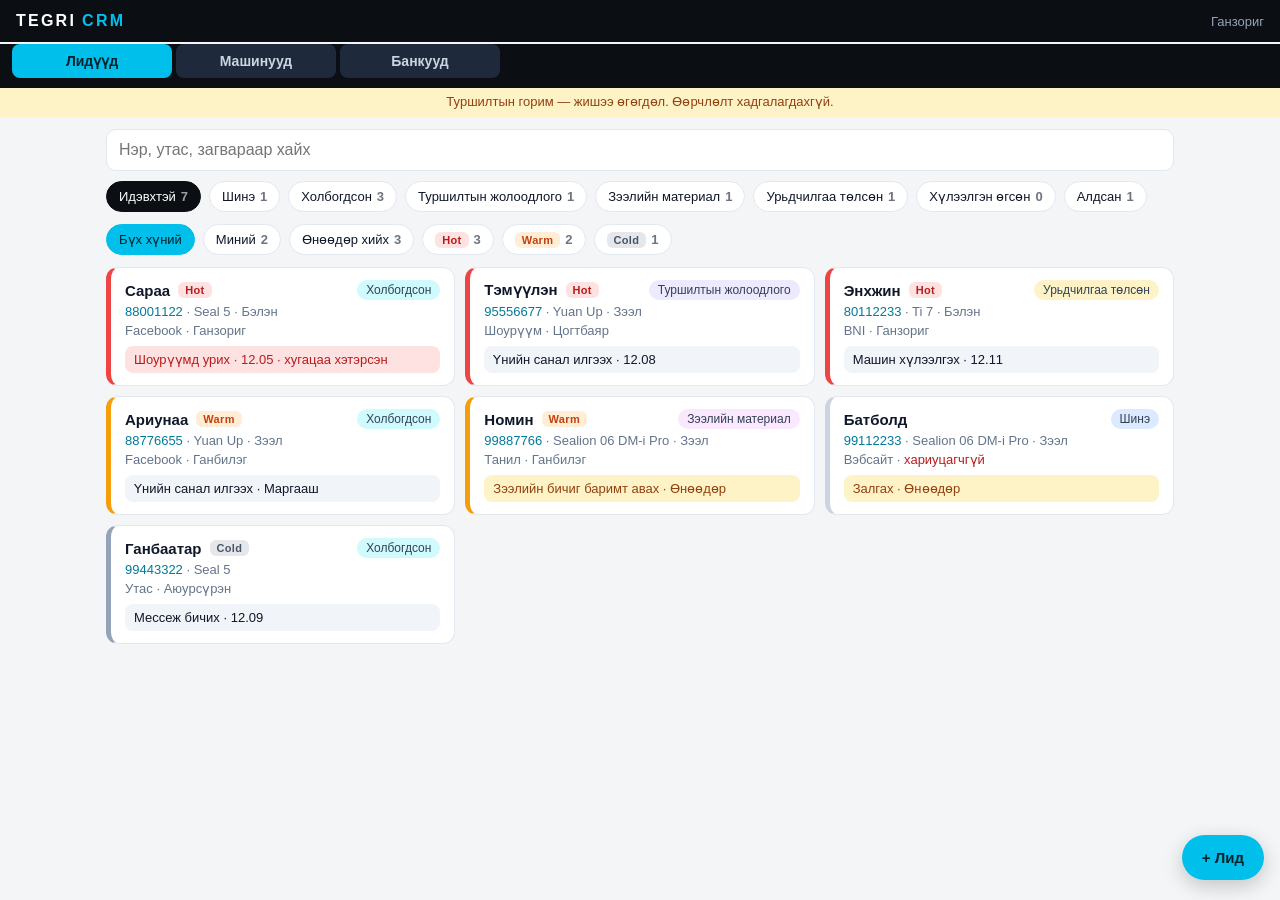
==== crm/Index.html @ c9801605 "Tegri Motors вэбсайт ба CRM Co-Authored-By: Claude Opus 5.5 <noreply@anthropic.com> Claude-Session: " ====
<!DOCTYPE html>
<html lang="mn">
<head>
<base target="_top">
<meta charset="utf-8">
<meta name="viewport" content="width=device-width, initial-scale=1, maximum-scale=1, viewport-fit=cover">
<title>Tegri CRM</title>
<style>
:root{--bg:#f3f5f7;--card:#fff;--ink:#0f172a;--muted:#64748b;--line:#e2e8f0;--accent:#00bfea;--accent-ink:#007a99;--dark:#0b0f14;--red:#b91c1c;--red-bg:#fee2e2;--amber:#92400e;--amber-bg:#fef3c7}
*{box-sizing:border-box}
html,body{overflow-x:hidden;-webkit-text-size-adjust:100%;text-size-adjust:100%}
input,select,textarea{font-size:16px!important}
body{margin:0;font-family:-apple-system,BlinkMacSystemFont,"Segoe UI",Roboto,Arial,sans-serif;background:var(--bg);color:var(--ink);font-size:15px;-webkit-text-size-adjust:100%}
header{position:sticky;top:0;z-index:5;background:var(--dark);color:#fff;padding:12px 16px;display:flex;align-items:center;gap:10px}
.brand{font-weight:800;letter-spacing:.14em;font-size:16px}
.brand span{color:var(--accent);margin-left:6px}
.me{margin-left:auto;font-size:13px;color:#94a3b8}
.banner{display:none;background:var(--amber-bg);color:var(--amber);font-size:13px;padding:8px 16px;text-align:center}
.wrap{max-width:1100px;margin:0 auto;padding:12px 16px 0}
.search{width:100%;padding:11px 12px;border:1px solid var(--line);border-radius:10px;font-size:16px;background:#fff}
.chips{display:flex;gap:8px;overflow-x:auto;padding:10px 0 2px;scrollbar-width:none}
.chips::-webkit-scrollbar{display:none}
.chip{flex:0 0 auto;border:1px solid var(--line);background:#fff;border-radius:999px;padding:7px 12px;font-size:13px;cursor:pointer;white-space:nowrap;color:var(--ink)}
.chip.on{background:var(--dark);color:#fff;border-color:var(--dark)}
.chip b{font-weight:600;margin-left:5px;opacity:.6}
.chip.q.on{background:var(--accent);border-color:var(--accent);color:#00222c}
main{max-width:1100px;margin:0 auto;padding:10px 16px 100px;display:grid;gap:10px;grid-template-columns:repeat(auto-fill,minmax(300px,1fr))}
.card{background:var(--card);border:1px solid var(--line);border-left:5px solid #cbd5e1;border-radius:12px;padding:12px 14px;cursor:pointer}
.card.i-Hot{border-left-color:#ef4444}
.card.i-Warm{border-left-color:#f59e0b}
.card.i-Cold{border-left-color:#94a3b8}
.tag{font-size:11px;font-weight:700;padding:2px 7px;border-radius:6px;letter-spacing:.03em}
.tag.Hot{background:#fee2e2;color:#b91c1c}
.tag.Warm{background:#ffedd5;color:#c2410c}
.tag.Cold{background:#e5e7eb;color:#475569}
.seg{display:flex;gap:6px}
.seg button{flex:1;padding:10px 0;border:1px solid var(--line);border-radius:8px;background:#fff;font-size:15px;font-weight:600;cursor:pointer;color:var(--muted)}
.seg button.on.Hot{background:#ef4444;border-color:#ef4444;color:#fff}
.seg button.on.Warm{background:#f59e0b;border-color:#f59e0b;color:#fff}
.seg button.on.Cold{background:#64748b;border-color:#64748b;color:#fff}
.hint{font-size:12px;color:var(--muted);margin-top:6px;line-height:1.45}
.chip.hot.on{background:#ef4444;border-color:#ef4444;color:#fff}
.card:hover{border-color:var(--accent)}
.row{display:flex;align-items:center;gap:8px}
.name{font-weight:600}
.pill{font-size:12px;padding:3px 9px;border-radius:999px;background:#eef2f7;color:#334155;margin-left:auto;white-space:nowrap}
.meta{color:var(--muted);font-size:13px;margin-top:4px}
.next{font-size:13px;margin-top:8px;padding:6px 9px;border-radius:8px;background:#f1f5f9}
.next.over{background:var(--red-bg);color:var(--red)}
.next.today{background:var(--amber-bg);color:var(--amber)}
a.tel{color:var(--accent-ink);text-decoration:none;font-weight:500}
.fab{position:fixed;right:16px;bottom:20px;z-index:6;background:var(--accent);color:#00222c;border:0;border-radius:999px;padding:14px 20px;font-weight:700;font-size:15px;box-shadow:0 6px 20px rgba(0,0,0,.2);cursor:pointer}
.empty{grid-column:1/-1;text-align:center;color:var(--muted);padding:48px 0}
.overlay{position:fixed;inset:0;background:rgba(0,0,0,.45);display:none;z-index:10;align-items:flex-end;justify-content:center}
.overlay.open{display:flex}
.sheet{background:#fff;width:100%;max-width:640px;max-height:92vh;overflow-y:auto;overflow-x:hidden;overscroll-behavior:contain;border-radius:16px 16px 0 0;padding:16px 16px 24px}
@media(min-width:700px){.overlay{align-items:center}.sheet{border-radius:16px}}
.sheet h2{margin:0 0 14px;font-size:18px;display:flex;align-items:center;gap:8px}
.x{margin-left:auto;background:none;border:0;font-size:26px;line-height:1;cursor:pointer;color:var(--muted)}
.grid{display:grid;grid-template-columns:minmax(0,1fr) minmax(0,1fr);gap:10px}
.grid>div{min-width:0}
.full{grid-column:1/-1}
input[type=date]{-webkit-appearance:none;appearance:none;min-width:0;max-width:100%;display:block;min-height:42px;text-align:left}
input[type=date]::-webkit-date-and-time-value{text-align:left}
label{font-size:12px;color:var(--muted);display:block;margin-bottom:4px}
input,select,textarea{width:100%;max-width:100%;min-width:0;padding:10px;border:1px solid var(--line);border-radius:8px;font-size:16px;font-family:inherit;background:#fff;color:var(--ink)}
textarea{min-height:76px;resize:vertical}
.btn{background:var(--dark);color:#fff;border:0;border-radius:10px;padding:12px 16px;font-size:15px;font-weight:600;cursor:pointer;width:100%}
.btn.alt{background:#e2e8f0;color:var(--ink)}
.btn:disabled{opacity:.5}
.mt{margin-top:12px}
h3{font-size:14px;margin:22px 0 8px}
.log{border-left:2px solid var(--line);padding-left:12px}
.log div{margin-bottom:12px;font-size:14px;white-space:pre-wrap}
.log small{display:block;color:var(--muted);font-size:12px;margin-top:2px}
.log .sys{color:var(--muted)}
.toast{position:fixed;left:50%;bottom:84px;transform:translateX(-50%);background:var(--dark);color:#fff;padding:10px 16px;border-radius:10px;font-size:14px;display:none;z-index:30;max-width:90vw}
.views{position:sticky;top:44px;z-index:4;background:var(--dark);display:flex;gap:4px;padding:0 12px 10px}
.views button{flex:1;max-width:160px;background:#1e293b;color:#cbd5e1;border:0;border-radius:8px;padding:9px 0;font-size:14px;font-weight:600;cursor:pointer}
.views button.on{background:var(--accent);color:#00222c}
.cat{max-width:1100px;margin:0 auto;padding:14px 16px 100px;display:none;gap:10px;grid-template-columns:repeat(auto-fill,minmax(300px,1fr))}
.cat.show{display:grid}
.ccard{background:#fff;border:1px solid var(--line);border-radius:12px;overflow:hidden;cursor:pointer;display:flex;gap:12px;align-items:center;padding:10px}
.ccard:hover{border-color:var(--accent)}
.ccard .th{width:96px;height:64px;flex:0 0 96px;border-radius:8px;background:#e2e8f0 center/cover no-repeat;display:flex;align-items:center;justify-content:center;color:#94a3b8;font-size:11px;text-align:center;font-weight:700}
.ccard .th.logo{background-size:contain;background-color:#fff;border:1px solid var(--line)}
.ccard .t{min-width:0;flex:1}
.ccard .nm{font-weight:600;white-space:nowrap;overflow:hidden;text-overflow:ellipsis}
.off{font-size:11px;font-weight:700;padding:2px 7px;border-radius:6px;background:#e5e7eb;color:#475569}
.cat-note{grid-column:1/-1;font-size:13px;color:var(--muted);line-height:1.5}
.slot{border:1px dashed #cbd5e1;border-radius:10px;padding:10px;display:flex;gap:10px;align-items:center}
.slot .pv{width:110px;height:70px;flex:0 0 110px;border-radius:6px;background:#f1f5f9 center/cover no-repeat;display:flex;align-items:center;justify-content:center;font-size:11px;color:#94a3b8;text-align:center;overflow:hidden;word-break:break-all;padding:4px}
.slot .pv.has{color:transparent}
.slot .pv.logo{background-size:contain}
.slot .info{min-width:0;flex:1;font-size:12px;color:var(--muted);line-height:1.4}
.slot .info b{display:block;color:var(--ink);font-size:13px;margin-bottom:2px}
.sbtn{display:inline-block;margin-top:6px;margin-right:6px;background:#e2e8f0;border:0;border-radius:7px;padding:7px 10px;font-size:13px;font-weight:600;cursor:pointer;color:var(--ink)}
.sbtn.rm{background:none;color:var(--red);padding:7px 4px}
.gal{display:grid;gap:8px}
.gi{display:flex;gap:8px;align-items:center}
.gi .pv{width:72px;height:48px;flex:0 0 72px;border-radius:6px;background:#f1f5f9 center/cover no-repeat}
.gi input{flex:1}
.ks{display:grid;grid-template-columns:minmax(0,1fr) 70px minmax(0,2fr);gap:6px;margin-bottom:6px}
.ks input{padding:8px}
.chk{display:flex;align-items:center;gap:8px;font-size:14px;color:var(--ink);margin:0}
.chk input{width:20px;height:20px;flex:0 0 20px}
.btn.del{background:none;color:var(--red);border:1px solid #fecaca;margin-top:10px}
.busy{opacity:.6;pointer-events:none}
</style>
</head>
<body>
<header><div class="brand">TEGRI<span>CRM</span></div><div class="me" id="me"></div></header>
<nav class="views" id="views"><button class="on" data-v="leads">Лидүүд</button><button data-v="cars">Машинууд</button><button data-v="banks">Банкууд</button></nav>
<div class="banner" id="banner">Туршилтын горим — жишээ өгөгдөл. Өөрчлөлт хадгалагдахгүй.</div>
<div class="wrap">
  <input class="search" id="q" type="search" placeholder="Нэр, утас, загвараар хайх">
  <div class="chips" id="chips"></div>
  <div class="chips" id="quick"></div>
</div>
<main id="list"><div class="empty">Ачаалж байна…</div></main>
<section class="cat" id="cat"></section>
<button class="fab" id="add">+ Лид</button>
<div class="overlay" id="ov"><div class="sheet" id="sheet"></div></div>
<div class="toast" id="toast"></div>

<script>
const DEMO = !(window.google && google.script && google.script.run);
const STATUS_COLOR = {'Шинэ':'#dbeafe','Холбогдсон':'#cffafe','Туршилтын жолоодлого':'#ede9fe','Зээлийн материал':'#fae8ff','Урьдчилгаа төлсөн':'#fef3c7','Хүлээлгэн өгсөн':'#dcfce7','Алдсан':'#e5e7eb'};
const $ = s => document.querySelector(s);
const esc = s => String(s == null ? '' : s).replace(/[&<>"']/g, c => ({'&':'&amp;','<':'&lt;','>':'&gt;','"':'&quot;',"'":'&#39;'}[c]));
const pad = n => String(n).padStart(2, '0');
const dstr = d => d.getFullYear() + '-' + pad(d.getMonth() + 1) + '-' + pad(d.getDate());
const today = () => dstr(new Date());
let S = null, cur = null;
const F = { status: 'Идэвхтэй', quick: '', q: '', interest: '' };
const INTEREST_HINT = 'Hot — загвар сонгосон, мөнгө/зээл бэлэн, 1 сарын дотор авна эсвэл шоурүүмд ирсэн<br>Warm — сонирхож байгаа, хугацаа тодорхойгүй, зээлээ шалгаж байгаа<br>Cold — зөвхөн үнэ асуусан, "дараа болъё" гэсэн';
const irank = v => ({Hot: 0, Warm: 1, '': 1.5, Cold: 2})[v || ''] ?? 1.5;

/* ---------- Жишээ өгөгдөл (зөвхөн урьдчилан харахад) ---------- */
const Demo = (() => {
  const d = n => { const x = new Date(); x.setDate(x.getDate() + n); return dstr(x); };
  const now = () => today() + ' ' + pad(new Date().getHours()) + ':' + pad(new Date().getMinutes());
  const L = (id, c, name, phone, source, model, payment, status, owner, nextAction, actionDate, interest, lostReason) =>
    ({id, created: d(c) + ' 10:15', name, phone, email: '', source, model, payment, status, owner, nextAction, actionDate, interest: interest || '', lostReason: lostReason || '', updated: '', updatedBy: ''});
  const leads = [
    L('T1', 0, 'Батболд', '99112233', 'Вэбсайт', 'Sealion 06 DM-i Pro', 'Зээл', 'Шинэ', '', 'Залгах', d(0)),
    L('T2', -3, 'Сараа', '88001122', 'Facebook', 'Seal 5', 'Бэлэн', 'Холбогдсон', 'Ганзориг', 'Шоурүүмд урих', d(-1), 'Hot'),
    L('T7', -2, 'Ганбаатар', '99443322', 'Утас', 'Seal 5', 'Тодорхойгүй', 'Холбогдсон', 'Аюурсүрэн', 'Мессеж бичих', d(3), 'Cold'),
    L('T8', -1, 'Ариунаа', '88776655', 'Facebook', 'Yuan Up', 'Зээл', 'Холбогдсон', 'Ганбилэг', 'Үнийн санал илгээх', d(1), 'Warm'),
    L('T3', -4, 'Тэмүүлэн', '95556677', 'Шоурүүм', 'Yuan Up', 'Зээл', 'Туршилтын жолоодлого', 'Цогтбаяр', 'Үнийн санал илгээх', d(2), 'Hot'),
    L('T4', -6, 'Номин', '99887766', 'Танил', 'Sealion 06 DM-i Pro', 'Зээл', 'Зээлийн материал', 'Ганбилэг', 'Зээлийн бичиг баримт авах', d(0), 'Warm'),
    L('T5', -9, 'Энхжин', '80112233', 'BNI', 'Ti 7', 'Бэлэн', 'Урьдчилгаа төлсөн', 'Ганзориг', 'Машин хүлээлгэх', d(5), 'Hot'),
    L('T6', -12, 'Мөнхбат', '99001100', 'Facebook', 'Seal 5', 'Зээл', 'Алдсан', 'Аюурсүрэн', '', '', 'Cold', 'Үнэ өндөр санагдсан')
  ];
  const logs = { T2: [{at: d(-2) + ' 15:40', who: 'Ганзориг', type: 'Тэмдэглэл', text: 'Seal 5-ын цагаан өнгө сонирхож байна. Бямба гарагт шоурүүмд ирнэ гэсэн.'}] };
  const log = (id, who, type, text) => { (logs[id] = logs[id] || []).unshift({at: now(), who, type, text}); };
  const CATD = Object.assign({ statuses: ['Бэлэн', 'Тун удахгүй', 'Захиалгаар', 'Зарагдсан'] }, {"cars": [{"id": "sealion-06-dm-i-pro", "name": "BYD Sealion 06 DM-i Pro", "kind": "SUV · Plug-in hybrid", "tag": "SUV", "price": "", "status": "Тун удахгүй", "featured": true, "order": 1, "kicker": "Шинэ · 0 км · Plug-in hybrid SUV", "sub": "Цахилгаан бензин хосолсон дунд оврын SUV", "heroDesktop": "assets/img/sealion06-pro-desktop.jpg", "heroMobile": "assets/img/sealion06-pro-mobile.jpg", "cardImg": "assets/img/sealion06-pro-card.jpg", "gallery": [{"label": "Гадна", "url": "assets/img/sealion06-pro-desktop.jpg"}], "keySpecs": [], "specs": [], "brochure": "", "visible": true}, {"id": "seal-5", "name": "BYD Seal 5", "kind": "Седан · Plug-in hybrid", "tag": "Седан", "price": 57000000, "status": "Бэлэн", "featured": true, "order": 2, "kicker": "Шинэ · 0 км · Plug-in hybrid седан", "sub": "Цахилгаан бензин хосолсон седан", "heroDesktop": "", "heroMobile": "", "cardImg": "", "gallery": [], "keySpecs": [{"value": "212", "unit": "м.х", "label": "Системийн нийт хүч"}, {"value": "100", "unit": "км", "label": "Зөвхөн цахилгаанаар (WLTP)"}, {"value": "1.7", "unit": "л", "label": "100 км-т зарцуулах бензин"}, {"value": "7.5", "unit": "сек", "label": "0–100 км/ц"}], "specs": [{"label": "Хөдөлгүүр", "value": "1.5 л бензин + цахилгаан мотор (DM-i)"}, {"label": "Батарей", "value": "18.3 кВт·ц, LFP (Blade)"}, {"label": "Урт × өргөн × өндөр", "value": "4780 × 1837 × 1515 мм"}, {"label": "Суудал", "value": "5"}], "brochure": "", "visible": true}, {"id": "yuan-up", "name": "BYD Yuan Up", "kind": "Кроссовер · Цахилгаан", "tag": "Цахилгаан", "price": "", "status": "Бэлэн", "featured": true, "order": 3, "kicker": "Шинэ · 0 км · Цахилгаан", "sub": "Хотод зориулсан цэвэр цахилгаан кроссовер", "heroDesktop": "", "heroMobile": "", "cardImg": "", "gallery": [], "keySpecs": [], "specs": [], "brochure": "", "visible": true}, {"id": "ti-7", "name": "BYD Ti 7", "kind": "SUV", "tag": "SUV", "price": "", "status": "Бэлэн", "featured": true, "order": 4, "kicker": "Шинэ · 0 км · SUV", "sub": "Аялал, гэр бүлд зориулсан том оврын SUV", "heroDesktop": "", "heroMobile": "", "cardImg": "", "gallery": [], "keySpecs": [], "specs": [], "brochure": "", "visible": true}, {"id": "sealion-06-dm-i", "name": "BYD Sealion 06 DM-i", "kind": "SUV · Plug-in hybrid · Цагаан саарал", "tag": "SUV", "price": "", "status": "Тун удахгүй", "featured": true, "order": 5, "kicker": "Тун удахгүй · Plug-in hybrid SUV", "sub": "Цагаан саарал өнгө · plug-in hybrid SUV", "heroDesktop": "", "heroMobile": "", "cardImg": "", "gallery": [], "keySpecs": [], "specs": [], "brochure": "", "visible": true}], "banks": [{"id": "khan", "name": "Хаан банк", "mark": "Х", "type": "Ногоон зээл", "rate": 1.25, "downs": [10, 20, 30, 40], "terms": [24, 36, 48, 60, 72, 84, 96], "notes": ["Цахилгаан ба хосолмол машинд"], "logo": "", "order": 1, "visible": true}, {"id": "golomt", "name": "Голомт банк", "mark": "Г", "type": "Ногоон зээл", "rate": 1.3, "downs": [10, 20, 30], "terms": [24, 36, 48, 60, 72, 84, 96], "notes": ["Цахилгаан ба хосолмол машинд"], "logo": "", "order": 2, "visible": true}, {"id": "tdb", "name": "Төрийн банк", "mark": "Т", "type": "Ногоон зээл", "rate": 1.3, "downs": [10, 20, 30], "terms": [36, 48, 60, 72, 84, 96], "notes": ["Цахилгаан ба хосолмол машинд"], "logo": "", "order": 3, "visible": true}, {"id": "tdb-leasing", "name": "Төрийн банк — санхүүгийн түрээс", "mark": "ТЛ", "type": "Санхүүгийн түрээс", "rate": 1.3, "downs": [10, 20, 30], "terms": [24, 36, 48, 60], "notes": [], "logo": "", "order": 4, "visible": true}, {"id": "arig", "name": "Ариг банк", "mark": "А", "type": "Автомашины зээл", "rate": 1.3, "downs": [10, 20, 30], "terms": [24, 36, 48, 60, 72], "notes": [], "logo": "", "order": 5, "visible": true}, {"id": "bers", "name": "Бэрс ББСБ", "mark": "Б", "type": "ББСБ-ын зээл", "rate": 1.3, "downs": [20, 30, 40], "terms": [12, 24, 36, 48], "notes": [], "logo": "", "order": 6, "visible": true}]});
  CATD.cars.forEach(c => { c.price = c.price || null; });
  const slugD = n => String(n).toLowerCase().replace(/[^a-z0-9]+/g, '-') || ('x' + Date.now());
  const numsD = v => String(v).split(/[,\s]+/).map(Number).filter(n => n > 0);
  const upd = (arr, o) => { const i = arr.findIndex(x => x.id === o.id); if (i >= 0) arr[i] = o; else arr.push(o); arr.sort((a, b) => a.order - b.order); return arr; };
  return {
    apiBootstrap: () => ({ me: {name: 'Ганзориг'}, members: ['Ганзориг', 'Аюурсүрэн', 'Цогтбаяр', 'Ганбилэг'],
      statuses: Object.keys(STATUS_COLOR), closed: ['Хүлээлгэн өгсөн', 'Алдсан'],
      actions: ['Залгах','Мессеж бичих','Үнийн санал илгээх','Шоурүүмд урих','Зээлийн бичиг баримт авах','Гэрээ байгуулах','Машин хүлээлгэх'],
      sources: ['Вэбсайт','Facebook','Утас','Шоурүүм','Танил','BNI','Бусад'], payments: ['Бэлэн','Зээл','Тодорхойгүй'], interests: ['Hot','Warm','Cold'],
      models: ['Seal 5','Sealion 06 DM-i Pro','Yuan Up','Ti 7'], leads }),
    apiGetLeads: () => leads,
    apiGetLog: id => logs[id] || [],
    apiSaveLead: o => {
      if (!o.id) { const l = Object.assign({}, o, {id: 'T' + Date.now(), created: now(), updated: now(), updatedBy: 'Ганзориг'}); leads.unshift(l); log(l.id, 'Ганзориг', 'Үүсгэсэн', 'Лид бүртгэв (' + l.source + ')'); return l; }
      const i = leads.findIndex(x => x.id === o.id), old = leads[i];
      if (old.status !== o.status) log(o.id, 'Ганзориг', 'Төлөв', old.status + ' → ' + o.status);
      if (old.interest !== o.interest) log(o.id, 'Ганзориг', 'Сонирхол', (old.interest || '—') + ' → ' + (o.interest || '—'));
      leads[i] = Object.assign({}, old, o, {updated: now(), updatedBy: 'Ганзориг'}); return leads[i];
    },
    apiAddNote: (id, t) => { log(id, 'Ганзориг', 'Тэмдэглэл', t); return logs[id]; },
    apiCatalog: () => CATD,
    apiSaveCar: o => upd(CATD.cars, Object.assign({}, o, { price: Number(o.price) || null, id: o.id || slugD(o.name) })),
    apiDeleteCar: id => (CATD.cars = CATD.cars.filter(x => x.id !== id)),
    apiSaveBank: o => upd(CATD.banks, Object.assign({}, o, { id: o.id || slugD(o.name), downs: numsD(o.downs), terms: numsD(o.terms), notes: String(o.notes || '').split('\n').filter(Boolean) })),
    apiDeleteBank: id => (CATD.banks = CATD.banks.filter(x => x.id !== id)),
    apiUpload: (name, mime, b64) => 'https://demo.local/' + name
  };
})();

function api(fn, ...args) {
  if (DEMO) return new Promise((res, rej) => setTimeout(() => {
    try { res(JSON.parse(JSON.stringify(Demo[fn](...args)))); } catch (e) { rej(e); }
  }, 120));
  return new Promise((res, rej) => google.script.run.withSuccessHandler(res).withFailureHandler(rej)[fn](...args));
}

/* ---------- Жагсаалт ---------- */
const isOpen = l => S.closed.indexOf(l.status) < 0;
const isDue = l => isOpen(l) && l.actionDate && l.actionDate <= today();

function fmtDay(s) {
  if (!s) return '';
  const t = today(), tm = new Date(); tm.setDate(tm.getDate() + 1);
  if (s === t) return 'Өнөөдөр';
  if (s === dstr(tm)) return 'Маргааш';
  return s.slice(5).replace('-', '.');
}

const inStatus = l => F.status === 'Идэвхтэй' ? isOpen(l) : l.status === F.status;

function renderChips() {
  const cnt = s => S.leads.filter(l => s === 'Идэвхтэй' ? isOpen(l) : l.status === s).length;
  $('#chips').innerHTML = ['Идэвхтэй'].concat(S.statuses).map(s =>
    `<button class="chip ${F.status === s ? 'on' : ''}" data-s="${esc(s)}">${esc(s)}<b>${cnt(s)}</b></button>`).join('');
  const mine = S.leads.filter(l => isOpen(l) && l.owner === S.me.name).length;
  const due = S.leads.filter(isDue).length;
  const ic = v => S.leads.filter(l => inStatus(l) && l.interest === v).length;
  $('#quick').innerHTML = [['', 'Бүх хүний'], ['mine', 'Миний', mine], ['due', 'Өнөөдөр хийх', due]].map(q =>
    `<button class="chip q ${F.quick === q[0] ? 'on' : ''}" data-q="${q[0]}">${q[1]}${q[2] != null ? '<b>' + q[2] + '</b>' : ''}</button>`).join('') +
    S.interests.map(v => `<button class="chip hot ${F.interest === v ? 'on' : ''}" data-i="${v}"><span class="tag ${v}">${v}</span><b>${ic(v)}</b></button>`).join('');
}

function visible() {
  const q = F.q.trim().toLowerCase();
  const v = S.leads.filter(l => {
    if (!inStatus(l)) return false;
    if (F.interest && l.interest !== F.interest) return false;
    if (F.quick === 'mine' && l.owner !== S.me.name) return false;
    if (F.quick === 'due' && !isDue(l)) return false;
    if (q && [l.name, l.phone, l.email, l.model, l.id].join(' ').toLowerCase().indexOf(q) < 0) return false;
    return true;
  });
  return v.sort((a, b) => (irank(a.interest) - irank(b.interest)) || (F.quick === 'due'
    ? String(a.actionDate).localeCompare(String(b.actionDate))
    : String(b.created).localeCompare(String(a.created))));
}

function card(l) {
  const t = today();
  let next = '';
  if (l.nextAction || l.actionDate) {
    const cls = isOpen(l) && l.actionDate ? (l.actionDate < t ? 'over' : l.actionDate === t ? 'today' : '') : '';
    next = `<div class="next ${cls}">${esc(l.nextAction || 'Үйлдэл')}${l.actionDate ? ' · ' + esc(fmtDay(l.actionDate)) : ''}${cls === 'over' ? ' · хугацаа хэтэрсэн' : ''}</div>`;
  }
  const extra = [l.model, l.payment && l.payment !== 'Тодорхойгүй' ? l.payment : ''].filter(Boolean).map(esc).join(' · ');
  const iv = S.interests.indexOf(l.interest) >= 0 ? l.interest : '';
  return `<div class="card ${iv ? 'i-' + iv : ''}" data-id="${esc(l.id)}">
    <div class="row"><span class="name">${l.name ? esc(l.name) : '<span style="color:var(--muted)">Нэргүй</span>'}</span>${iv ? `<span class="tag ${iv}">${iv}</span>` : ''}<span class="pill" style="background:${STATUS_COLOR[l.status] || '#eef2f7'}">${esc(l.status)}</span></div>
    <div class="meta"><a class="tel" href="tel:${esc(l.phone)}">${esc(l.phone)}</a>${extra ? ' · ' + extra : ''}</div>
    <div class="meta">${esc(l.source)} · ${l.owner ? esc(l.owner) : '<span style="color:var(--red)">хариуцагчгүй</span>'}${l.status === 'Алдсан' && l.lostReason ? ' · ' + esc(l.lostReason) : ''}</div>
    ${next}</div>`;
}

function renderList() {
  const v = visible();
  $('#list').innerHTML = v.length ? v.map(card).join('') : '<div class="empty">Энд лид алга</div>';
}
function rerender() { renderChips(); renderList(); }

/* ---------- Лидийн карт ---------- */
const opt = (list, v, blank) => (blank ? '<option value=""></option>' : '') +
  list.map(x => `<option ${x === v ? 'selected' : ''}>${esc(x)}</option>`).join('');

function openLead(id) {
  const l = id ? S.leads.find(x => x.id === id) : {
    name: '', phone: '', email: '', source: 'Утас', model: '', payment: 'Тодорхойгүй', status: 'Шинэ',
    owner: S.me.name, nextAction: 'Залгах', actionDate: today(), lostReason: '', interest: ''
  };
  if (!l) return;
  cur = id || null;
  const models = l.model && S.models.indexOf(l.model) < 0 ? S.models.concat([l.model]) : S.models;
  const owners = l.owner && S.members.indexOf(l.owner) < 0 ? S.members.concat([l.owner]) : S.members;
  $('#sheet').innerHTML = `
    <h2><span id="ttl">${id ? esc(l.name || l.phone) : 'Шинэ лид'}</span><button class="x" onclick="closeSheet()" aria-label="Хаах">×</button></h2>
    <div class="grid">
      <div class="full"><label>Төлөв</label><select id="f_status" onchange="toggleLost()">${opt(S.statuses, l.status)}</select></div>
      <div class="full"><label>Сонирхол</label>
        <div class="seg" id="f_interest" data-v="${esc(l.interest || '')}">${S.interests.map(v =>
          `<button type="button" class="${v} ${l.interest === v ? 'on' : ''}" data-v="${v}">${v}</button>`).join('')}</div>
        <div class="hint">${INTEREST_HINT}</div></div>
      <div><label>Нэр</label><input id="f_name" value="${esc(l.name)}" autocomplete="off"></div>
      <div><label>Утас *</label><input id="f_phone" type="tel" value="${esc(l.phone)}"></div>
      <div class="full"><label>Имэйл</label><input id="f_email" type="email" value="${esc(l.email)}"></div>
      <div><label>Загвар</label><select id="f_model">${opt(models, l.model, true)}</select></div>
      <div><label>Төлбөр</label><select id="f_payment">${opt(S.payments, l.payment)}</select></div>
      <div><label>Эх сурвалж</label><select id="f_source">${opt(S.sources, l.source)}</select></div>
      <div><label>Хариуцагч</label><select id="f_owner">${opt(owners, l.owner, true)}</select></div>
      <div><label>Дараагийн үйлдэл</label><select id="f_nextAction">${opt(S.actions, l.nextAction, true)}</select></div>
      <div><label>Огноо</label><input id="f_actionDate" type="date" value="${esc(l.actionDate)}"></div>
      <div class="full" id="lostWrap"><label>Алдсан шалтгаан</label><input id="f_lostReason" value="${esc(l.lostReason)}"></div>
    </div>
    <button class="btn mt" id="saveBtn" onclick="save()">Хадгалах</button>
    ${id ? `<h3>Тэмдэглэл нэмэх</h3>
      <textarea id="note" placeholder="Юу ярилцсан, хэрэглэгч юу хүссэн…"></textarea>
      <button class="btn alt mt" id="noteBtn" onclick="addNote()">Тэмдэглэл нэмэх</button>
      <h3>Түүх</h3><div class="log" id="log"><div class="sys">Ачаалж байна…</div></div>` : ''}`;
  toggleLost();
  $('#f_interest').addEventListener('click', e => {
    const b = e.target.closest('button'); if (!b) return;
    const seg = $('#f_interest'), v = seg.dataset.v === b.dataset.v ? '' : b.dataset.v;
    seg.dataset.v = v;
    seg.querySelectorAll('button').forEach(x => x.classList.toggle('on', x.dataset.v === v));
  });
  $('#ov').classList.add('open');
  if (id) loadLog(id);
}
function toggleLost() { $('#lostWrap').style.display = $('#f_status').value === 'Алдсан' ? '' : 'none'; }
function closeSheet() { $('#ov').classList.remove('open'); cur = null; curItem = null; }

async function save() {
  const g = k => $('#f_' + k).value.trim();
  const o = { id: cur, name: g('name'), phone: g('phone'), email: g('email'), source: g('source'), model: g('model'),
    payment: g('payment'), status: g('status'), owner: g('owner'), nextAction: g('nextAction'), actionDate: g('actionDate'),
    lostReason: g('status') === 'Алдсан' ? g('lostReason') : '', interest: $('#f_interest').dataset.v || '' };
  if (!o.phone) return toast('Утасны дугаар заавал бөглөнө');
  if (o.status === 'Алдсан' && !o.lostReason) return toast('Алдсан шалтгааныг бичнэ үү');
  const btn = $('#saveBtn'); btn.disabled = true;
  try {
    const saved = await api('apiSaveLead', o);
    const i = S.leads.findIndex(x => x.id === saved.id);
    if (i >= 0) S.leads[i] = saved; else S.leads.unshift(saved);
    rerender();
    toast('Хадгаллаа');
    if (!cur) openLead(saved.id); else { $('#ttl').textContent = saved.name || saved.phone; loadLog(saved.id); }
  } catch (e) { toast('Алдаа: ' + (e.message || e)); }
  finally { if ($('#saveBtn')) $('#saveBtn').disabled = false; }
}

async function loadLog(id) {
  try { renderLog(await api('apiGetLog', id)); }
  catch (e) { $('#log').innerHTML = '<div class="sys">Түүх ачаалж чадсангүй</div>'; }
}
function renderLog(items) {
  if (!$('#log')) return;
  $('#log').innerHTML = items.length ? items.map(x => `<div class="${x.type === 'Тэмдэглэл' ? '' : 'sys'}">${esc(x.text)}<small>${esc(x.who)} · ${esc(x.at)}${x.type !== 'Тэмдэглэл' ? ' · ' + esc(x.type) : ''}</small></div>`).join('')
    : '<div class="sys">Түүх алга</div>';
}
async function addNote() {
  const t = $('#note').value.trim();
  if (!t) return;
  const btn = $('#noteBtn'); btn.disabled = true;
  try { renderLog(await api('apiAddNote', cur, t)); $('#note').value = ''; toast('Тэмдэглэл нэмэгдлээ'); }
  catch (e) { toast('Алдаа: ' + (e.message || e)); }
  finally { btn.disabled = false; }
}

let toastT;
function toast(m) { const el = $('#toast'); el.textContent = m; el.style.display = 'block'; clearTimeout(toastT); toastT = setTimeout(() => el.style.display = 'none', 2400); }

/* ---------- Вэбсайтын машин, банк ---------- */
let VIEW = 'leads', CAT = null, curItem = null;
const IMG = {
  heroDesktop: { t: 'Баннер — компьютер', s: '2560×1440, машин баруун талд, дээд хэсэг бараан', w: 2560, h: 1440 },
  heroMobile: { t: 'Баннер — утас', s: '1170×1920, машин доод хагаст', w: 1170, h: 1920 },
  cardImg: { t: 'Картын зураг', s: '1200×900, машин голдоо, цагаан/саарал дэвсгэр', w: 1200, h: 900 },
  gallery: { w: 1920, h: 1200 },
  logo: { t: 'Лого', s: 'PNG, тунгалаг дэвсгэртэй байвал сайн', w: 400, h: 400, png: true }
};
const money = n => n ? Number(n).toLocaleString('en-US').replace(/,/g, ',') + '₮' : 'Үнэ оруулаагүй';
const isUrl = u => /^https:\/\//.test(u || '');
const bg = u => isUrl(u) ? `background-image:url('${esc(u)}')` : '';

function setView(v) {
  VIEW = v;
  document.querySelectorAll('#views button').forEach(b => b.classList.toggle('on', b.dataset.v === v));
  const leads = v === 'leads';
  document.querySelector('.wrap').style.display = leads ? '' : 'none';
  $('#list').style.display = leads ? '' : 'none';
  $('#cat').classList.toggle('show', !leads);
  $('#add').textContent = leads ? '+ Лид' : v === 'cars' ? '+ Машин' : '+ Банк';
  if (!leads) loadCatalog();
  window.scrollTo(0, 0);
}
async function loadCatalog() {
  if (!CAT) $('#cat').innerHTML = '<div class="empty">Ачаалж байна…</div>';
  try { CAT = await api('apiCatalog'); renderCat(); }
  catch (e) { $('#cat').innerHTML = '<div class="empty">Ачаалж чадсангүй: ' + esc(e.message || e) + '<br>setupCatalog() ажиллуулсан эсэхээ шалгана уу.</div>'; }
}
function renderCat() {
  if (!CAT || VIEW === 'leads') return;
  const off = x => x.visible ? '' : ' <span class="off">Нуусан</span>';
  if (VIEW === 'cars') {
    $('#cat').innerHTML = '<div class="cat-note">Энд засахад вэбсайт 5 минутын дотор шинэчлэгдэнэ. Эрэмбээр нь сайтад харагдана.</div>' +
      (CAT.cars.map(c => `<div class="ccard" data-id="${esc(c.id)}"><div class="th" style="${bg(c.cardImg || c.heroDesktop)}">${isUrl(c.cardImg || c.heroDesktop) ? '' : (c.cardImg || c.heroDesktop) ? 'Сайтын<br>зураг' : 'Зураг<br>алга'}</div>
        <div class="t"><div class="nm">${esc(c.name)}${off(c)}</div><div class="meta">${esc(money(c.price))}</div>
        <div class="meta">${esc(c.status)} · #${c.order}${c.featured ? ' · Баннерт' : ''}</div></div></div>`).join('') || '<div class="empty">Машин алга</div>');
  } else {
    $('#cat').innerHTML = '<div class="cat-note">Зээлийн тооцоолуурт харагдах банк, ББСБ. Хүү нь сарын хүү (%).</div>' +
      (CAT.banks.map(b => `<div class="ccard" data-id="${esc(b.id)}"><div class="th logo" style="${bg(b.logo)}">${isUrl(b.logo) ? '' : esc(b.mark || '')}</div>
        <div class="t"><div class="nm">${esc(b.name)}${off(b)}</div><div class="meta">${esc(b.type)} · ${b.rate}% / сар</div>
        <div class="meta">Урьдчилгаа ${b.downs.join(', ')}% · ${b.terms.join(', ')} сар</div></div></div>`).join('') || '<div class="empty">Банк алга</div>');
  }
}

function slot(key, url) {
  const m = IMG[key], has = !!url;
  return `<div class="slot" data-k="${key}"><div class="pv ${has && isUrl(url) ? 'has' : ''} ${m.png ? 'logo' : ''}" style="${bg(url)}">${has ? (isUrl(url) ? '' : esc(url)) : 'Зураггүй'}</div>
    <div class="info"><b>${m.t}</b>${m.s}<br><button type="button" class="sbtn" data-up="${key}">${has ? 'Солих' : 'Зураг оруулах'}</button>${has ? `<button type="button" class="sbtn rm" data-rm="${key}">Хасах</button>` : ''}</div>
    <input type="hidden" id="i_${key}" value="${esc(url || '')}"></div>`;
}
function galItem(g) {
  return `<div class="gi"><div class="pv" style="${bg(g.url)}"></div><input class="g-label" value="${esc(g.label || '')}" placeholder="Гарчиг (Гадна, Салон…)"><input type="hidden" class="g-url" value="${esc(g.url)}"><button type="button" class="sbtn rm" data-grm>×</button></div>`;
}
function ksRows(list) {
  let h = '';
  for (let i = 0; i < 4; i++) {
    const k = list[i] || {};
    h += `<div class="ks"><input class="k-v" value="${esc(k.value || '')}" placeholder="212"><input class="k-u" value="${esc(k.unit || '')}" placeholder="м.х"><input class="k-l" value="${esc(k.label || '')}" placeholder="Нийт хүч"></div>`;
  }
  return h;
}

function openCar(id) {
  const c = id ? CAT.cars.find(x => x.id === id) : { id: '', name: '', kind: '', tag: '', price: '', status: 'Бэлэн', visible: true, featured: true,
    order: (CAT.cars.length ? Math.max(...CAT.cars.map(x => x.order)) : 0) + 1, kicker: 'Шинэ · 0 км', sub: '', heroDesktop: '', heroMobile: '', cardImg: '', gallery: [], keySpecs: [], specs: [], brochure: '' };
  if (!c) return;
  curItem = c.id || null;
  const tags = Array.from(new Set(['SUV', 'Седан', 'Цахилгаан', 'Hybrid'].concat(CAT.cars.map(x => x.tag).filter(Boolean))));
  $('#sheet').innerHTML = `
    <h2><span>${id ? esc(c.name) : 'Шинэ машин'}</span><button class="x" onclick="closeSheet()" aria-label="Хаах">×</button></h2>
    <div class="grid">
      <div class="full"><label>Нэр *</label><input id="c_name" value="${esc(c.name)}" placeholder="BYD Seal 5"></div>
      <div><label>Үнэ (₮)</label><input id="c_price" inputmode="numeric" value="${c.price ? Number(c.price).toLocaleString('en-US') : ''}" placeholder="57,000,000"></div>
      <div><label>Төлөв</label><select id="c_status">${opt(CAT.statuses, c.status)}</select></div>
      <div><label>Төрөл</label><input id="c_kind" value="${esc(c.kind)}" placeholder="Седан · Plug-in hybrid"></div>
      <div><label>Шүүлтүүрийн ангилал</label><input id="c_tag" list="taglist" value="${esc(c.tag)}"><datalist id="taglist">${tags.map(t => `<option value="${esc(t)}">`).join('')}</datalist></div>
      <div class="full"><label>Баннерын дээд мөр</label><input id="c_kicker" value="${esc(c.kicker)}"></div>
      <div class="full"><label>Тайлбар</label><input id="c_sub" value="${esc(c.sub)}"></div>
      <div><label>Эрэмбэ</label><input id="c_order" type="number" inputmode="numeric" value="${c.order}"></div>
      <div style="display:flex;flex-direction:column;justify-content:flex-end;gap:8px">
        <label class="chk"><input type="checkbox" id="c_visible" ${c.visible ? 'checked' : ''}> Сайтад харуулах</label>
        <label class="chk"><input type="checkbox" id="c_featured" ${c.featured ? 'checked' : ''}> Нүүрний баннерт</label></div>
    </div>
    <h3>Зураг</h3>
    <div class="gal">${slot('heroDesktop', c.heroDesktop)}${slot('heroMobile', c.heroMobile)}${slot('cardImg', c.cardImg)}</div>
    <h3>Дэлгэрэнгүй хуудасны цомог</h3>
    <div class="gal" id="gal">${c.gallery.map(galItem).join('')}</div>
    <button type="button" class="sbtn" id="galAdd">+ Зураг нэмэх</button> <span class="hint">1920×1200, нэг дор хэд хэдийг сонгож болно</span>
    <h3>Гол үзүүлэлт (4 хүртэл)</h3>
    <div class="hint" style="margin:-4px 0 8px">Утга · нэгж · тайлбар</div>${ksRows(c.keySpecs)}
    <h3>Техникийн үзүүлэлт</h3>
    <textarea id="c_specs" style="min-height:130px" placeholder="Хөдөлгүүр: 1.5 л бензин + цахилгаан мотор&#10;Батарей: 18.3 кВт·ц">${esc(c.specs.map(s => s.label + ': ' + s.value).join('\n'))}</textarea>
    <div class="hint">Мөр бүрт нэг: «Нэр: Утга»</div>
    <h3>Танилцуулга (PDF)</h3>
    <div class="slot"><div class="info"><b>${c.brochure ? '<a class="tel" href="' + esc(c.brochure) + '" target="_blank">PDF нээх</a>' : 'Оруулаагүй'}</b>
      <button type="button" class="sbtn" id="pdfUp">${c.brochure ? 'Солих' : 'PDF оруулах'}</button>${c.brochure ? '<button type="button" class="sbtn rm" id="pdfRm">Хасах</button>' : ''}</div>
      <input type="hidden" id="c_brochure" value="${esc(c.brochure)}"></div>
    <button class="btn mt" id="saveBtn" onclick="saveCar()">Хадгалах</button>
    ${id ? '<button class="btn del" id="delBtn" onclick="delItem(this)">Машиныг устгах</button>' : ''}`;
  $('#c_price').addEventListener('input', e => { const d = e.target.value.replace(/\D/g, ''); e.target.value = d ? Number(d).toLocaleString('en-US') : ''; });
  $('#galAdd').onclick = () => pick('image/*', true, async files => {
    for (const f of files) { const url = await upload(f, IMG.gallery); if (url) $('#gal').insertAdjacentHTML('beforeend', galItem({ label: '', url })); }
  });
  $('#pdfUp').onclick = () => pick('application/pdf', false, async files => {
    const url = await upload(files[0], null); if (url) { $('#c_brochure').value = url; refreshPdf(url); }
  });
  if ($('#pdfRm')) $('#pdfRm').onclick = () => { $('#c_brochure').value = ''; refreshPdf(''); };
  $('#ov').classList.add('open');
}
function refreshPdf(url) {
  const box = $('#c_brochure').parentElement.querySelector('.info b');
  box.innerHTML = url ? '<a class="tel" href="' + esc(url) + '" target="_blank">PDF нээх</a> · хадгалахаа мартуузай' : 'Оруулаагүй (хадгалахад хасагдана)';
}

function openBank(id) {
  const b = id ? CAT.banks.find(x => x.id === id) : { id: '', name: '', mark: '', type: 'Автомашины зээл', rate: '', downs: [10, 20, 30], terms: [24, 36, 48, 60], notes: [], logo: '', visible: true,
    order: (CAT.banks.length ? Math.max(...CAT.banks.map(x => x.order)) : 0) + 1 };
  if (!b) return;
  curItem = b.id || null;
  $('#sheet').innerHTML = `
    <h2><span>${id ? esc(b.name) : 'Шинэ банк / ББСБ'}</span><button class="x" onclick="closeSheet()" aria-label="Хаах">×</button></h2>
    <div class="grid">
      <div class="full"><label>Нэр *</label><input id="b_name" value="${esc(b.name)}" placeholder="Хаан банк"></div>
      <div><label>Зээлийн төрөл</label><input id="b_type" value="${esc(b.type)}"></div>
      <div><label>Сарын хүү (%) *</label><input id="b_rate" inputmode="decimal" value="${b.rate}" placeholder="1.25"></div>
      <div class="full"><label>Урьдчилгааны сонголт (%) *</label><input id="b_downs" inputmode="numeric" value="${b.downs.join(', ')}" placeholder="10, 20, 30"></div>
      <div class="full"><label>Хугацааны сонголт (сар) *</label><input id="b_terms" inputmode="numeric" value="${b.terms.join(', ')}" placeholder="24, 36, 48, 60"></div>
      <div class="full"><label>Нөхцөл (мөр бүрт нэг)</label><textarea id="b_notes" placeholder="Цахилгаан ба хосолмол машинд&#10;Цалингийн зээлдэгчид хөнгөлөлттэй">${esc(b.notes.join('\n'))}</textarea></div>
      <div><label>Лого байхгүй үед харагдах үсэг</label><input id="b_mark" maxlength="3" value="${esc(b.mark)}"></div>
      <div><label>Эрэмбэ</label><input id="b_order" type="number" inputmode="numeric" value="${b.order}"></div>
      <div class="full"><label class="chk"><input type="checkbox" id="b_visible" ${b.visible ? 'checked' : ''}> Тооцоолуурт харуулах</label></div>
    </div>
    <h3>Лого</h3>${slot('logo', b.logo)}
    <button class="btn mt" id="saveBtn" onclick="saveBank()">Хадгалах</button>
    ${id ? '<button class="btn del" id="delBtn" onclick="delItem(this)">Устгах</button>' : ''}`;
  $('#ov').classList.add('open');
}

/* Файл сонгох, зураг багасгаж Drive руу илгээх */
function pick(accept, multiple, cb) {
  const inp = document.createElement('input');
  inp.type = 'file'; inp.accept = accept; inp.multiple = !!multiple;
  inp.onchange = () => { if (inp.files.length) cb(Array.from(inp.files)); };
  inp.click();
}
function readAs(file) { return new Promise((res, rej) => { const r = new FileReader(); r.onload = () => res(r.result); r.onerror = rej; r.readAsDataURL(file); }); }
async function shrink(file, m) {
  const src = await readAs(file);
  const img = await new Promise((res, rej) => { const i = new Image(); i.onload = () => res(i); i.onerror = rej; i.src = src; });
  const k = Math.min(1, m.w / img.naturalWidth, m.h / img.naturalHeight);
  const w = Math.round(img.naturalWidth * k), h = Math.round(img.naturalHeight * k);
  const cv = document.createElement('canvas'); cv.width = w; cv.height = h;
  const ctx = cv.getContext('2d');
  if (!m.png) { ctx.fillStyle = '#fff'; ctx.fillRect(0, 0, w, h); }
  ctx.drawImage(img, 0, 0, w, h);
  const mime = m.png ? 'image/png' : 'image/jpeg';
  return { mime, data: cv.toDataURL(mime, 0.85), w, h };
}
async function upload(file, m) {
  const sheet = $('#sheet');
  sheet.classList.add('busy'); toast('Оруулж байна… ' + file.name);
  try {
    let mime = file.type, data;
    if (m) { const r = await shrink(file, m); mime = r.mime; data = r.data; }
    else { if (file.size > 20 * 1024 * 1024) throw new Error('PDF 20 MB-аас их байна'); data = await readAs(file); }
    const name = file.name.replace(/\.[^.]+$/, '') + (mime === 'image/png' ? '.png' : mime === 'image/jpeg' ? '.jpg' : '.pdf');
    const url = await api('apiUpload', name, mime, data.split(',')[1]);
    toast('Орлоо — хадгалахаа мартуузай');
    return url;
  } catch (e) { toast('Алдаа: ' + (e.message || e)); return ''; }
  finally { sheet.classList.remove('busy'); }
}
function setSlot(key, url) {
  const old = document.querySelector(`.slot[data-k="${key}"]`);
  if (old) old.outerHTML = slot(key, url);
}

function collectCar() {
  const g = k => $('#c_' + k).value.trim();
  const specs = g('specs').split('\n').map(l => l.trim()).filter(Boolean).map(l => {
    const i = l.indexOf(':'); return i > 0 ? { label: l.slice(0, i).trim(), value: l.slice(i + 1).trim() } : { label: l, value: '' };
  });
  const ks = Array.from(document.querySelectorAll('.ks')).map(r => ({ value: r.querySelector('.k-v').value.trim(), unit: r.querySelector('.k-u').value.trim(), label: r.querySelector('.k-l').value.trim() })).filter(k => k.value || k.label);
  const gallery = Array.from(document.querySelectorAll('#gal .gi')).map(r => ({ label: r.querySelector('.g-label').value.trim(), url: r.querySelector('.g-url').value }));
  return { id: curItem || '', name: g('name'), price: g('price').replace(/\D/g, ''), status: g('status'), kind: g('kind'), tag: g('tag'),
    kicker: g('kicker'), sub: g('sub'), order: Number(g('order')) || 99, visible: $('#c_visible').checked, featured: $('#c_featured').checked,
    heroDesktop: $('#i_heroDesktop').value, heroMobile: $('#i_heroMobile').value, cardImg: $('#i_cardImg').value,
    gallery, keySpecs: ks, specs, brochure: $('#c_brochure').value };
}
function collectBank() {
  const g = k => $('#b_' + k).value.trim();
  return { id: curItem || '', name: g('name'), type: g('type'), rate: Number(g('rate').replace(',', '.')) || 0, downs: g('downs'), terms: g('terms'),
    notes: g('notes'), mark: g('mark') || g('name').slice(0, 1), order: Number(g('order')) || 99, visible: $('#b_visible').checked, logo: $('#i_logo').value };
}
async function saveCar() {
  const o = collectCar();
  if (!o.name) return toast('Машины нэрийг бичнэ үү');
  await persist('apiSaveCar', o, 'cars');
}
async function saveBank() {
  const o = collectBank();
  if (!o.name) return toast('Нэрийг бичнэ үү');
  if (!(o.rate > 0)) return toast('Сарын хүүг бичнэ үү');
  await persist('apiSaveBank', o, 'banks');
}
async function persist(fn, o, key) {
  const btn = $('#saveBtn'); btn.disabled = true;
  try { CAT[key] = await api(fn, o); renderCat(); closeSheet(); toast('Хадгаллаа — сайт 5 минутын дотор шинэчлэгдэнэ'); }
  catch (e) { toast('Алдаа: ' + (e.message || e)); }
  finally { if ($('#saveBtn')) $('#saveBtn').disabled = false; }
}
async function delItem(btn) {
  if (!btn.dataset.sure) { btn.dataset.sure = '1'; btn.textContent = 'Дахин дарж устгана уу'; return; }
  btn.disabled = true;
  const key = VIEW;
  try { CAT[key] = await api(key === 'cars' ? 'apiDeleteCar' : 'apiDeleteBank', curItem); renderCat(); closeSheet(); toast('Устгалаа'); }
  catch (e) { toast('Алдаа: ' + (e.message || e)); btn.disabled = false; }
}

$('#sheet').addEventListener('click', e => {
  const up = e.target.closest('[data-up]'), rm = e.target.closest('[data-rm]'), grm = e.target.closest('[data-grm]');
  if (up) { const k = up.dataset.up; pick(IMG[k].png ? 'image/png,image/jpeg,image/webp' : 'image/jpeg,image/png,image/webp', false, async f => { const url = await upload(f[0], IMG[k]); if (url) setSlot(k, url); }); }
  if (rm) setSlot(rm.dataset.rm, '');
  if (grm) grm.closest('.gi').remove();
});
$('#views').addEventListener('click', e => { const b = e.target.closest('button'); if (b && b.dataset.v !== VIEW) setView(b.dataset.v); });
$('#cat').addEventListener('click', e => { const c = e.target.closest('.ccard'); if (c) (VIEW === 'cars' ? openCar : openBank)(c.dataset.id); });

/* ---------- Эхлүүлэх ---------- */
async function refresh() {
  if ($('#ov').classList.contains('open') || VIEW !== 'leads') return;
  try { S.leads = await api('apiGetLeads'); rerender(); } catch (e) {}
}
async function init() {
  if (DEMO) $('#banner').style.display = 'block';
  try { S = await api('apiBootstrap'); }
  catch (e) { $('#list').innerHTML = '<div class="empty">Ачаалж чадсангүй: ' + esc(e.message || e) + '</div>'; return; }
  $('#me').textContent = S.me.name;
  rerender();
  setInterval(refresh, 60000);
}

$('#chips').addEventListener('click', e => { const c = e.target.closest('.chip'); if (c) { F.status = c.dataset.s; rerender(); } });
$('#quick').addEventListener('click', e => {
  const c = e.target.closest('.chip'); if (!c) return;
  if (c.dataset.i !== undefined) F.interest = F.interest === c.dataset.i ? '' : c.dataset.i;
  else F.quick = c.dataset.q;
  rerender();
});
$('#q').addEventListener('input', e => { F.q = e.target.value; renderList(); });
$('#list').addEventListener('click', e => { if (e.target.closest('a')) return; const c = e.target.closest('.card'); if (c) openLead(c.dataset.id); });
$('#add').addEventListener('click', () => VIEW === 'leads' ? openLead(null) : VIEW === 'cars' ? (CAT && openCar(null)) : (CAT && openBank(null)));
$('#ov').addEventListener('click', e => { if (e.target.id === 'ov') closeSheet(); });
init();
</script>
</body>
</html>
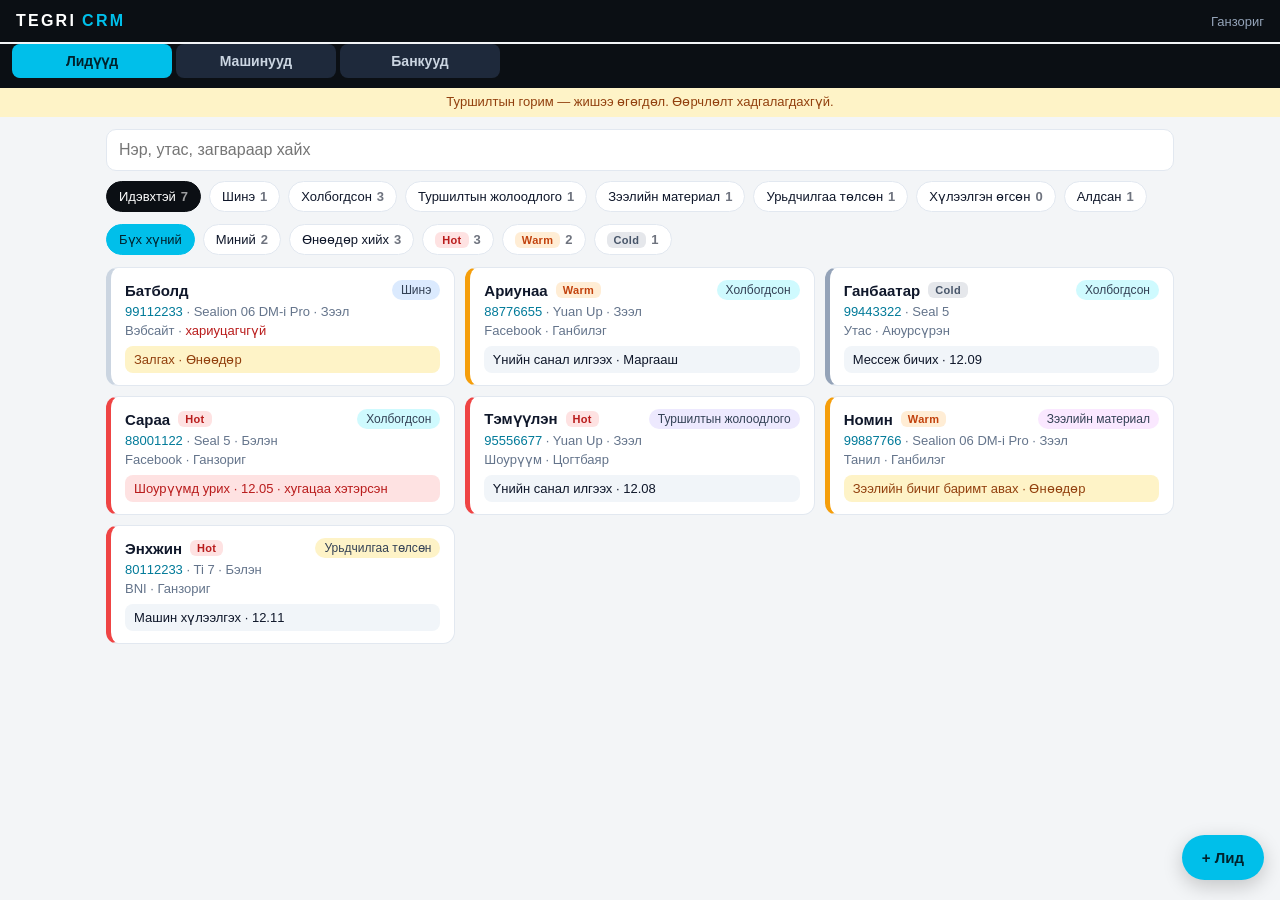
==== commit 77ae0c3a: "CRM: шинэ лид эхэндээ, сайтын зургууд CRM-д харагдана (түр хуулбар) Co-Authored-By: Claude Opus 5.5 " ====
--- a/crm/Index.html
+++ b/crm/Index.html
@@ -106,6 +106,10 @@
 .chk input{width:20px;height:20px;flex:0 0 20px}
 .btn.del{background:none;color:var(--red);border:1px solid #fecaca;margin-top:10px}
 .busy{opacity:.6;pointer-events:none}
+.rule{display:grid;grid-template-columns:minmax(0,1fr) minmax(0,1fr) 28px;gap:6px;padding:8px 0;border-bottom:1px dashed var(--line);align-items:center}
+.rule select,.rule input{padding:8px 6px}
+.rule .ln{grid-column:1/-1;display:flex;align-items:center;gap:6px;font-size:13px;color:var(--muted);flex-wrap:wrap}
+.rule .ln input{width:64px;flex:0 0 64px}
 </style>
 </head>
 <body>
@@ -154,7 +158,7 @@
   ];
   const logs = { T2: [{at: d(-2) + ' 15:40', who: 'Ганзориг', type: 'Тэмдэглэл', text: 'Seal 5-ын цагаан өнгө сонирхож байна. Бямба гарагт шоурүүмд ирнэ гэсэн.'}] };
   const log = (id, who, type, text) => { (logs[id] = logs[id] || []).unshift({at: now(), who, type, text}); };
-  const CATD = Object.assign({ statuses: ['Бэлэн', 'Тун удахгүй', 'Захиалгаар', 'Зарагдсан'] }, {"cars": [{"id": "sealion-06-dm-i-pro", "name": "BYD Sealion 06 DM-i Pro", "kind": "SUV · Plug-in hybrid", "tag": "SUV", "price": "", "status": "Тун удахгүй", "featured": true, "order": 1, "kicker": "Шинэ · 0 км · Plug-in hybrid SUV", "sub": "Цахилгаан бензин хосолсон дунд оврын SUV", "heroDesktop": "assets/img/sealion06-pro-desktop.jpg", "heroMobile": "assets/img/sealion06-pro-mobile.jpg", "cardImg": "assets/img/sealion06-pro-card.jpg", "gallery": [{"label": "Гадна", "url": "assets/img/sealion06-pro-desktop.jpg"}], "keySpecs": [], "specs": [], "brochure": "", "visible": true}, {"id": "seal-5", "name": "BYD Seal 5", "kind": "Седан · Plug-in hybrid", "tag": "Седан", "price": 57000000, "status": "Бэлэн", "featured": true, "order": 2, "kicker": "Шинэ · 0 км · Plug-in hybrid седан", "sub": "Цахилгаан бензин хосолсон седан", "heroDesktop": "", "heroMobile": "", "cardImg": "", "gallery": [], "keySpecs": [{"value": "212", "unit": "м.х", "label": "Системийн нийт хүч"}, {"value": "100", "unit": "км", "label": "Зөвхөн цахилгаанаар (WLTP)"}, {"value": "1.7", "unit": "л", "label": "100 км-т зарцуулах бензин"}, {"value": "7.5", "unit": "сек", "label": "0–100 км/ц"}], "specs": [{"label": "Хөдөлгүүр", "value": "1.5 л бензин + цахилгаан мотор (DM-i)"}, {"label": "Батарей", "value": "18.3 кВт·ц, LFP (Blade)"}, {"label": "Урт × өргөн × өндөр", "value": "4780 × 1837 × 1515 мм"}, {"label": "Суудал", "value": "5"}], "brochure": "", "visible": true}, {"id": "yuan-up", "name": "BYD Yuan Up", "kind": "Кроссовер · Цахилгаан", "tag": "Цахилгаан", "price": "", "status": "Бэлэн", "featured": true, "order": 3, "kicker": "Шинэ · 0 км · Цахилгаан", "sub": "Хотод зориулсан цэвэр цахилгаан кроссовер", "heroDesktop": "", "heroMobile": "", "cardImg": "", "gallery": [], "keySpecs": [], "specs": [], "brochure": "", "visible": true}, {"id": "ti-7", "name": "BYD Ti 7", "kind": "SUV", "tag": "SUV", "price": "", "status": "Бэлэн", "featured": true, "order": 4, "kicker": "Шинэ · 0 км · SUV", "sub": "Аялал, гэр бүлд зориулсан том оврын SUV", "heroDesktop": "", "heroMobile": "", "cardImg": "", "gallery": [], "keySpecs": [], "specs": [], "brochure": "", "visible": true}, {"id": "sealion-06-dm-i", "name": "BYD Sealion 06 DM-i", "kind": "SUV · Plug-in hybrid · Цагаан саарал", "tag": "SUV", "price": "", "status": "Тун удахгүй", "featured": true, "order": 5, "kicker": "Тун удахгүй · Plug-in hybrid SUV", "sub": "Цагаан саарал өнгө · plug-in hybrid SUV", "heroDesktop": "", "heroMobile": "", "cardImg": "", "gallery": [], "keySpecs": [], "specs": [], "brochure": "", "visible": true}], "banks": [{"id": "khan", "name": "Хаан банк", "mark": "Х", "type": "Ногоон зээл", "rate": 1.25, "downs": [10, 20, 30, 40], "terms": [24, 36, 48, 60, 72, 84, 96], "notes": ["Цахилгаан ба хосолмол машинд"], "logo": "", "order": 1, "visible": true}, {"id": "golomt", "name": "Голомт банк", "mark": "Г", "type": "Ногоон зээл", "rate": 1.3, "downs": [10, 20, 30], "terms": [24, 36, 48, 60, 72, 84, 96], "notes": ["Цахилгаан ба хосолмол машинд"], "logo": "", "order": 2, "visible": true}, {"id": "tdb", "name": "Төрийн банк", "mark": "Т", "type": "Ногоон зээл", "rate": 1.3, "downs": [10, 20, 30], "terms": [36, 48, 60, 72, 84, 96], "notes": ["Цахилгаан ба хосолмол машинд"], "logo": "", "order": 3, "visible": true}, {"id": "tdb-leasing", "name": "Төрийн банк — санхүүгийн түрээс", "mark": "ТЛ", "type": "Санхүүгийн түрээс", "rate": 1.3, "downs": [10, 20, 30], "terms": [24, 36, 48, 60], "notes": [], "logo": "", "order": 4, "visible": true}, {"id": "arig", "name": "Ариг банк", "mark": "А", "type": "Автомашины зээл", "rate": 1.3, "downs": [10, 20, 30], "terms": [24, 36, 48, 60, 72], "notes": [], "logo": "", "order": 5, "visible": true}, {"id": "bers", "name": "Бэрс ББСБ", "mark": "Б", "type": "ББСБ-ын зээл", "rate": 1.3, "downs": [20, 30, 40], "terms": [12, 24, 36, 48], "notes": [], "logo": "", "order": 6, "visible": true}]});
+  const CATD = Object.assign({ statuses: ['Бэлэн', 'Тун удахгүй', 'Захиалгаар', 'Зарагдсан'] }, {"cars": [{"id": "sealion-06-dm-i-pro", "name": "BYD Sealion 06 DM-i Pro", "kind": "SUV · Plug-in hybrid", "tag": "SUV", "price": "", "status": "Тун удахгүй", "featured": true, "order": 1, "kicker": "Шинэ · 0 км · Plug-in hybrid SUV", "sub": "Цахилгаан бензин хосолсон дунд оврын SUV", "heroDesktop": "assets/img/sealion06-pro-desktop.jpg", "heroMobile": "assets/img/sealion06-pro-mobile.jpg", "cardImg": "assets/img/sealion06-pro-card.jpg", "gallery": [{"label": "Гадна", "url": "assets/img/sealion06-pro-desktop.jpg"}], "keySpecs": [], "specs": [], "brochure": "", "visible": true, "power": "PHEV"}, {"id": "seal-5", "name": "BYD Seal 5", "kind": "Седан · Plug-in hybrid", "tag": "Седан", "price": 57000000, "status": "Бэлэн", "featured": true, "order": 2, "kicker": "Шинэ · 0 км · Plug-in hybrid седан", "sub": "Цахилгаан бензин хосолсон седан", "heroDesktop": "", "heroMobile": "", "cardImg": "", "gallery": [], "keySpecs": [{"value": "212", "unit": "м.х", "label": "Системийн нийт хүч"}, {"value": "100", "unit": "км", "label": "Зөвхөн цахилгаанаар (WLTP)"}, {"value": "1.7", "unit": "л", "label": "100 км-т зарцуулах бензин"}, {"value": "7.5", "unit": "сек", "label": "0–100 км/ц"}], "specs": [{"label": "Хөдөлгүүр", "value": "1.5 л бензин + цахилгаан мотор (DM-i)"}, {"label": "Батарей", "value": "18.3 кВт·ц, LFP (Blade)"}, {"label": "Урт × өргөн × өндөр", "value": "4780 × 1837 × 1515 мм"}, {"label": "Суудал", "value": "5"}], "brochure": "", "visible": true, "power": "PHEV"}, {"id": "yuan-up", "name": "BYD Yuan Up", "kind": "Кроссовер · Цахилгаан", "tag": "Цахилгаан", "price": "", "status": "Бэлэн", "featured": true, "order": 3, "kicker": "Шинэ · 0 км · Цахилгаан", "sub": "Хотод зориулсан цэвэр цахилгаан кроссовер", "heroDesktop": "", "heroMobile": "", "cardImg": "", "gallery": [], "keySpecs": [], "specs": [], "brochure": "", "visible": true, "power": "EV"}, {"id": "ti-7", "name": "BYD Ti 7", "kind": "SUV", "tag": "SUV", "price": "", "status": "Бэлэн", "featured": true, "order": 4, "kicker": "Шинэ · 0 км · SUV", "sub": "Аялал, гэр бүлд зориулсан том оврын SUV", "heroDesktop": "", "heroMobile": "", "cardImg": "", "gallery": [], "keySpecs": [], "specs": [], "brochure": "", "visible": true, "power": "PHEV"}, {"id": "sealion-06-dm-i", "name": "BYD Sealion 06 DM-i", "kind": "SUV · Plug-in hybrid · Цагаан саарал", "tag": "SUV", "price": "", "status": "Тун удахгүй", "featured": true, "order": 5, "kicker": "Тун удахгүй · Plug-in hybrid SUV", "sub": "Цагаан саарал өнгө · plug-in hybrid SUV", "heroDesktop": "", "heroMobile": "", "cardImg": "", "gallery": [], "keySpecs": [], "specs": [], "brochure": "", "visible": true, "power": "PHEV"}], "banks": [{"id": "golomt", "name": "Голомт банк", "mark": "Г", "type": "Ногоон зээл", "rate": 1.3, "downs": [20, 30, 40, 50, 60, 70], "terms": [30, 36, 48, 60, 72, 84, 96], "rules": [{"inc": "Цалин", "max": 30, "car": "Бүгд", "rate": 1.3, "rateMax": 1.6}, {"inc": "Бизнес", "max": 96, "car": "Бүгд", "rate": 1.3, "rateMax": 1.6}], "notes": ["Урьдчилгаа 20%-аас. Үл хөдлөх хөрөнгө барьцаалбал урьдчилгаагүй.", "Хүү 1.3–1.6%, зээлдэгчийн скорингоос хамаарна.", "Цалингийн орлоготой 30 сар хүртэл, бизнесийн орлоготой 96 сар хүртэл."], "logo": "", "visible": true, "order": 1}, {"id": "tdb", "name": "Төрийн банк", "mark": "Т", "type": "Ногоон зээл", "rate": 1.3, "downs": [0, 10, 20, 30, 40, 50, 60, 70], "terms": [30, 36, 48, 60, 72, 84, 96], "rules": [{"inc": "Цалин", "max": 30, "car": "EV", "rate": 1.3, "rateMax": ""}, {"inc": "Цалин", "max": 30, "car": "PHEV", "rate": 1.6, "rateMax": ""}, {"inc": "Бизнес", "max": 96, "car": "EV", "rate": 1.3, "rateMax": ""}, {"inc": "Бизнес", "max": 96, "car": "PHEV", "rate": 1.6, "rateMax": ""}], "notes": ["Урьдчилгаагүй (0%) авах боломжтой.", "Хүү: цэвэр цахилгаан (EV) 1.3%, хосолмол (PHEV) 1.6%.", "Цалингийн орлоготой 30 сар хүртэл, бизнесийн орлоготой (бизнесдээ ашиглах) 96 сар хүртэл."], "logo": "", "visible": true, "order": 2}, {"id": "tdb-leasing", "name": "Төрийн банк — санхүүгийн түрээс", "mark": "ТЛ", "type": "Санхүүгийн түрээс", "rate": 1.2, "downs": [10, 20, 30, 40, 50, 60, 70], "terms": [30, 36, 48, 60, 72, 84, 96], "rules": [{"inc": "Бизнес", "max": 96, "car": "EV", "rate": 1.2, "rateMax": ""}], "notes": ["Зөвхөн бизнесийн орлоготой, цэвэр цахилгаан (EV) машинд.", "Урьдчилгаа 10–20%-аас, хүү 1.2%, 96 сар хүртэл.", "Зөвхөн Хүннү Моллын эсрэг талд байрлах Бэлманто салбар дээр судлагдана."], "logo": "", "visible": true, "order": 3}, {"id": "khan", "name": "Хаан банк", "mark": "Х", "type": "Ногоон зээл", "rate": 1.3, "downs": [10, 20, 30, 40, 50, 60, 70], "terms": [30, 36, 48, 60, 72, 84, 96], "rules": [{"inc": "Цалин", "max": 30, "car": "Бүгд", "rate": 1.35, "rateMax": ""}, {"inc": "Цалин", "max": 60, "car": "Бүгд", "rate": 1.4, "rateMax": ""}, {"inc": "Бизнес", "max": 96, "car": "Бүгд", "rate": 1.3, "rateMax": ""}], "notes": ["Урьдчилгаа 10%-аас.", "Цалингийн орлоготой: 30 сар хүртэл 1.35%, 31–60 сар 1.4%.", "Бизнесийн орлоготой: 96 сар хүртэл 1.3%."], "logo": "", "visible": true, "order": 4}, {"id": "arig", "name": "Ариг банк", "mark": "А", "type": "Автомашины зээл", "rate": 1.3, "downs": [10, 20, 30], "terms": [24, 36, 48, 60, 72], "rules": [], "notes": ["Нөхцөл бөглөгдөөгүй"], "logo": "", "visible": false, "order": 5}, {"id": "bers", "name": "Бэрс ББСБ", "mark": "Б", "type": "ББСБ-ын зээл", "rate": 1.3, "downs": [20, 30, 40], "terms": [12, 24, 36, 48], "rules": [], "notes": ["Нөхцөл бөглөгдөөгүй"], "logo": "", "visible": false, "order": 6}]});
   CATD.cars.forEach(c => { c.price = c.price || null; });
   const slugD = n => String(n).toLowerCase().replace(/[^a-z0-9]+/g, '-') || ('x' + Date.now());
   const numsD = v => String(v).split(/[,\s]+/).map(Number).filter(n => n > 0);
@@ -178,7 +182,7 @@
     apiCatalog: () => CATD,
     apiSaveCar: o => upd(CATD.cars, Object.assign({}, o, { price: Number(o.price) || null, id: o.id || slugD(o.name) })),
     apiDeleteCar: id => (CATD.cars = CATD.cars.filter(x => x.id !== id)),
-    apiSaveBank: o => upd(CATD.banks, Object.assign({}, o, { id: o.id || slugD(o.name), downs: numsD(o.downs), terms: numsD(o.terms), notes: String(o.notes || '').split('\n').filter(Boolean) })),
+    apiSaveBank: o => upd(CATD.banks, Object.assign({}, o, { rules: o.rules || [], id: o.id || slugD(o.name), downs: numsD(o.downs), terms: numsD(o.terms), notes: String(o.notes || '').split('\n').filter(Boolean) })),
     apiDeleteBank: id => (CATD.banks = CATD.banks.filter(x => x.id !== id)),
     apiUpload: (name, mime, b64) => 'https://demo.local/' + name
   };
@@ -227,9 +231,10 @@
     if (q && [l.name, l.phone, l.email, l.model, l.id].join(' ').toLowerCase().indexOf(q) < 0) return false;
     return true;
   });
-  return v.sort((a, b) => (irank(a.interest) - irank(b.interest)) || (F.quick === 'due'
+  // Хамгийн сүүлд бүртгэгдсэн нь эхэндээ (Хугацаа хэтэрсэн шүүлтүүрт — огноогоор)
+  return v.sort((a, b) => F.quick === 'due'
     ? String(a.actionDate).localeCompare(String(b.actionDate))
-    : String(b.created).localeCompare(String(a.created))));
+    : String(b.created).localeCompare(String(a.created)));
 }
 
 function card(l) {
@@ -354,8 +359,10 @@
   logo: { t: 'Лого', s: 'PNG, тунгалаг дэвсгэртэй байвал сайн', w: 400, h: 400, png: true }
 };
 const money = n => n ? Number(n).toLocaleString('en-US').replace(/,/g, ',') + '₮' : 'Үнэ оруулаагүй';
-const isUrl = u => /^https:\/\//.test(u || '');
-const bg = u => isUrl(u) ? `background-image:url('${esc(u)}')` : '';
+const SITE_URL = 'https://tegrimotors.mn/';
+const abs = u => /^assets\//.test(u || '') ? SITE_URL + u : (u || '');
+const isUrl = u => /^(https:\/\/|assets\/)/.test(u || '');
+const bg = u => isUrl(u) ? `background-image:url('${esc(abs(u))}')` : '';
 
 function setView(v) {
   VIEW = v;
@@ -384,7 +391,7 @@
   } else {
     $('#cat').innerHTML = '<div class="cat-note">Зээлийн тооцоолуурт харагдах банк, ББСБ. Хүү нь сарын хүү (%).</div>' +
       (CAT.banks.map(b => `<div class="ccard" data-id="${esc(b.id)}"><div class="th logo" style="${bg(b.logo)}">${isUrl(b.logo) ? '' : esc(b.mark || '')}</div>
-        <div class="t"><div class="nm">${esc(b.name)}${off(b)}</div><div class="meta">${esc(b.type)} · ${b.rate}% / сар</div>
+        <div class="t"><div class="nm">${esc(b.name)}${off(b)}</div><div class="meta">${esc(b.type)} · ${rateRange(b)} / сар</div>
         <div class="meta">Урьдчилгаа ${b.downs.join(', ')}% · ${b.terms.join(', ')} сар</div></div></div>`).join('') || '<div class="empty">Банк алга</div>');
   }
 }
@@ -409,7 +416,7 @@
 
 function openCar(id) {
   const c = id ? CAT.cars.find(x => x.id === id) : { id: '', name: '', kind: '', tag: '', price: '', status: 'Бэлэн', visible: true, featured: true,
-    order: (CAT.cars.length ? Math.max(...CAT.cars.map(x => x.order)) : 0) + 1, kicker: 'Шинэ · 0 км', sub: '', heroDesktop: '', heroMobile: '', cardImg: '', gallery: [], keySpecs: [], specs: [], brochure: '' };
+    order: (CAT.cars.length ? Math.max(...CAT.cars.map(x => x.order)) : 0) + 1, kicker: 'Шинэ · 0 км', sub: '', power: 'PHEV', heroDesktop: '', heroMobile: '', cardImg: '', gallery: [], keySpecs: [], specs: [], brochure: '' };
   if (!c) return;
   curItem = c.id || null;
   const tags = Array.from(new Set(['SUV', 'Седан', 'Цахилгаан', 'Hybrid'].concat(CAT.cars.map(x => x.tag).filter(Boolean))));
@@ -419,6 +426,7 @@
       <div class="full"><label>Нэр *</label><input id="c_name" value="${esc(c.name)}" placeholder="BYD Seal 5"></div>
       <div><label>Үнэ (₮)</label><input id="c_price" inputmode="numeric" value="${c.price ? Number(c.price).toLocaleString('en-US') : ''}" placeholder="57,000,000"></div>
       <div><label>Төлөв</label><select id="c_status">${opt(CAT.statuses, c.status)}</select></div>
+      <div><label>Хөдөлгүүр (хүүд нөлөөлнө)</label><select id="c_power"><option value="PHEV" ${c.power !== 'EV' ? 'selected' : ''}>Хосолмол (PHEV)</option><option value="EV" ${c.power === 'EV' ? 'selected' : ''}>Цэвэр цахилгаан (EV)</option></select></div>
       <div><label>Төрөл</label><input id="c_kind" value="${esc(c.kind)}" placeholder="Седан · Plug-in hybrid"></div>
       <div><label>Шүүлтүүрийн ангилал</label><input id="c_tag" list="taglist" value="${esc(c.tag)}"><datalist id="taglist">${tags.map(t => `<option value="${esc(t)}">`).join('')}</datalist></div>
       <div class="full"><label>Баннерын дээд мөр</label><input id="c_kicker" value="${esc(c.kicker)}"></div>
@@ -459,6 +467,27 @@
   box.innerHTML = url ? '<a class="tel" href="' + esc(url) + '" target="_blank">PDF нээх</a> · хадгалахаа мартуузай' : 'Оруулаагүй (хадгалахад хасагдана)';
 }
 
+const INC_OPTS = [['Бүгд', 'Бүх орлого'], ['Цалин', 'Цалин'], ['Бизнес', 'Бизнес']];
+const CAR_OPTS = [['Бүгд', 'Бүх машин'], ['EV', 'EV'], ['PHEV', 'PHEV']];
+const sel = (cls, opts, v) => `<select class="${cls}">${opts.map(o => `<option value="${o[0]}" ${o[0] === v ? 'selected' : ''}>${o[1]}</option>`).join('')}</select>`;
+function ruleRow(r) {
+  r = r || { inc: 'Бүгд', max: 96, car: 'Бүгд', rate: '', rateMax: '' };
+  return `<div class="rule">${sel('r-inc', INC_OPTS, r.inc)}${sel('r-car', CAR_OPTS, r.car)}<button type="button" class="sbtn rm" data-rrm aria-label="Нөхцөл хасах">×</button>
+    <div class="ln"><input class="r-max" inputmode="numeric" value="${esc(r.max)}" aria-label="Хэдэн сар хүртэл"> сар хүртэл · хүү <input class="r-rate" inputmode="decimal" value="${esc(r.rate)}" aria-label="Хүү"> – <input class="r-rmax" inputmode="decimal" value="${esc(r.rateMax || '')}" aria-label="Дээд хүү (заавал биш)"> %</div></div>`;
+}
+function collectRules() {
+  return Array.from(document.querySelectorAll('#rules .rule')).map(x => ({
+    inc: x.querySelector('.r-inc').value, max: Number(x.querySelector('.r-max').value) || 0, car: x.querySelector('.r-car').value,
+    rate: Number(x.querySelector('.r-rate').value.replace(',', '.')) || 0, rateMax: Number(x.querySelector('.r-rmax').value.replace(',', '.')) || ''
+  })).filter(r => r.rate > 0 && r.max > 0);
+}
+function rateRange(b) {
+  const rs = (b.rules || []).reduce((a, r) => a.concat([r.rate, r.rateMax || r.rate]), []);
+  if (!rs.length) return b.rate + '%';
+  const lo = Math.min(...rs), hi = Math.max(...rs);
+  return hi > lo ? lo + '–' + hi + '%' : lo + '%';
+}
+
 function openBank(id) {
   const b = id ? CAT.banks.find(x => x.id === id) : { id: '', name: '', mark: '', type: 'Автомашины зээл', rate: '', downs: [10, 20, 30], terms: [24, 36, 48, 60], notes: [], logo: '', visible: true,
     order: (CAT.banks.length ? Math.max(...CAT.banks.map(x => x.order)) : 0) + 1 };
@@ -469,7 +498,11 @@
     <div class="grid">
       <div class="full"><label>Нэр *</label><input id="b_name" value="${esc(b.name)}" placeholder="Хаан банк"></div>
       <div><label>Зээлийн төрөл</label><input id="b_type" value="${esc(b.type)}"></div>
-      <div><label>Сарын хүү (%) *</label><input id="b_rate" inputmode="decimal" value="${b.rate}" placeholder="1.25"></div>
+      <div><label>Сарын хүү (%) — нөхцөлгүй үед</label><input id="b_rate" inputmode="decimal" value="${b.rate}" placeholder="1.25"></div>
+      <div class="full"><label>Хүүгийн нөхцөл</label>
+        <div class="hint" style="margin:0 0 6px">Нөхцөл бүрт орлогын төрөл, машин, хэдэн сар хүртэл, хүүг бичнэ. Хүү хязгаартай бол (1.3–1.6%) хоёр дахь нүдэнд дээд хүүг бичнэ. Аль ч нөхцөлд тохирохгүй хугацаа, машин сайтад гарахгүй.</div>
+        <div id="rules">${(b.rules || []).map(ruleRow).join('')}</div>
+        <button type="button" class="sbtn" id="ruleAdd">+ Нөхцөл нэмэх</button></div>
       <div class="full"><label>Урьдчилгааны сонголт (%) *</label><input id="b_downs" inputmode="numeric" value="${b.downs.join(', ')}" placeholder="10, 20, 30"></div>
       <div class="full"><label>Хугацааны сонголт (сар) *</label><input id="b_terms" inputmode="numeric" value="${b.terms.join(', ')}" placeholder="24, 36, 48, 60"></div>
       <div class="full"><label>Нөхцөл (мөр бүрт нэг)</label><textarea id="b_notes" placeholder="Цахилгаан ба хосолмол машинд&#10;Цалингийн зээлдэгчид хөнгөлөлттэй">${esc(b.notes.join('\n'))}</textarea></div>
@@ -532,11 +565,11 @@
   return { id: curItem || '', name: g('name'), price: g('price').replace(/\D/g, ''), status: g('status'), kind: g('kind'), tag: g('tag'),
     kicker: g('kicker'), sub: g('sub'), order: Number(g('order')) || 99, visible: $('#c_visible').checked, featured: $('#c_featured').checked,
     heroDesktop: $('#i_heroDesktop').value, heroMobile: $('#i_heroMobile').value, cardImg: $('#i_cardImg').value,
-    gallery, keySpecs: ks, specs, brochure: $('#c_brochure').value };
+    gallery, keySpecs: ks, specs, brochure: $('#c_brochure').value, power: $('#c_power').value };
 }
 function collectBank() {
   const g = k => $('#b_' + k).value.trim();
-  return { id: curItem || '', name: g('name'), type: g('type'), rate: Number(g('rate').replace(',', '.')) || 0, downs: g('downs'), terms: g('terms'),
+  return { id: curItem || '', name: g('name'), type: g('type'), rate: Number(g('rate').replace(',', '.')) || 0, downs: g('downs'), terms: g('terms'), rules: collectRules(),
     notes: g('notes'), mark: g('mark') || g('name').slice(0, 1), order: Number(g('order')) || 99, visible: $('#b_visible').checked, logo: $('#i_logo').value };
 }
 async function saveCar() {
@@ -547,7 +580,7 @@
 async function saveBank() {
   const o = collectBank();
   if (!o.name) return toast('Нэрийг бичнэ үү');
-  if (!(o.rate > 0)) return toast('Сарын хүүг бичнэ үү');
+  if (!(o.rate > 0) && !o.rules.length) return toast('Сарын хүү эсвэл хүүгийн нөхцөл бичнэ үү');
   await persist('apiSaveBank', o, 'banks');
 }
 async function persist(fn, o, key) {
@@ -569,6 +602,8 @@
   if (up) { const k = up.dataset.up; pick(IMG[k].png ? 'image/png,image/jpeg,image/webp' : 'image/jpeg,image/png,image/webp', false, async f => { const url = await upload(f[0], IMG[k]); if (url) setSlot(k, url); }); }
   if (rm) setSlot(rm.dataset.rm, '');
   if (grm) grm.closest('.gi').remove();
+  if (e.target.id === 'ruleAdd') $('#rules').insertAdjacentHTML('beforeend', ruleRow());
+  const rrm = e.target.closest('[data-rrm]'); if (rrm) rrm.closest('.rule').remove();
 });
 $('#views').addEventListener('click', e => { const b = e.target.closest('button'); if (b && b.dataset.v !== VIEW) setView(b.dataset.v); });
 $('#cat').addEventListener('click', e => { const c = e.target.closest('.ccard'); if (c) (VIEW === 'cars' ? openCar : openBank)(c.dataset.id); });
